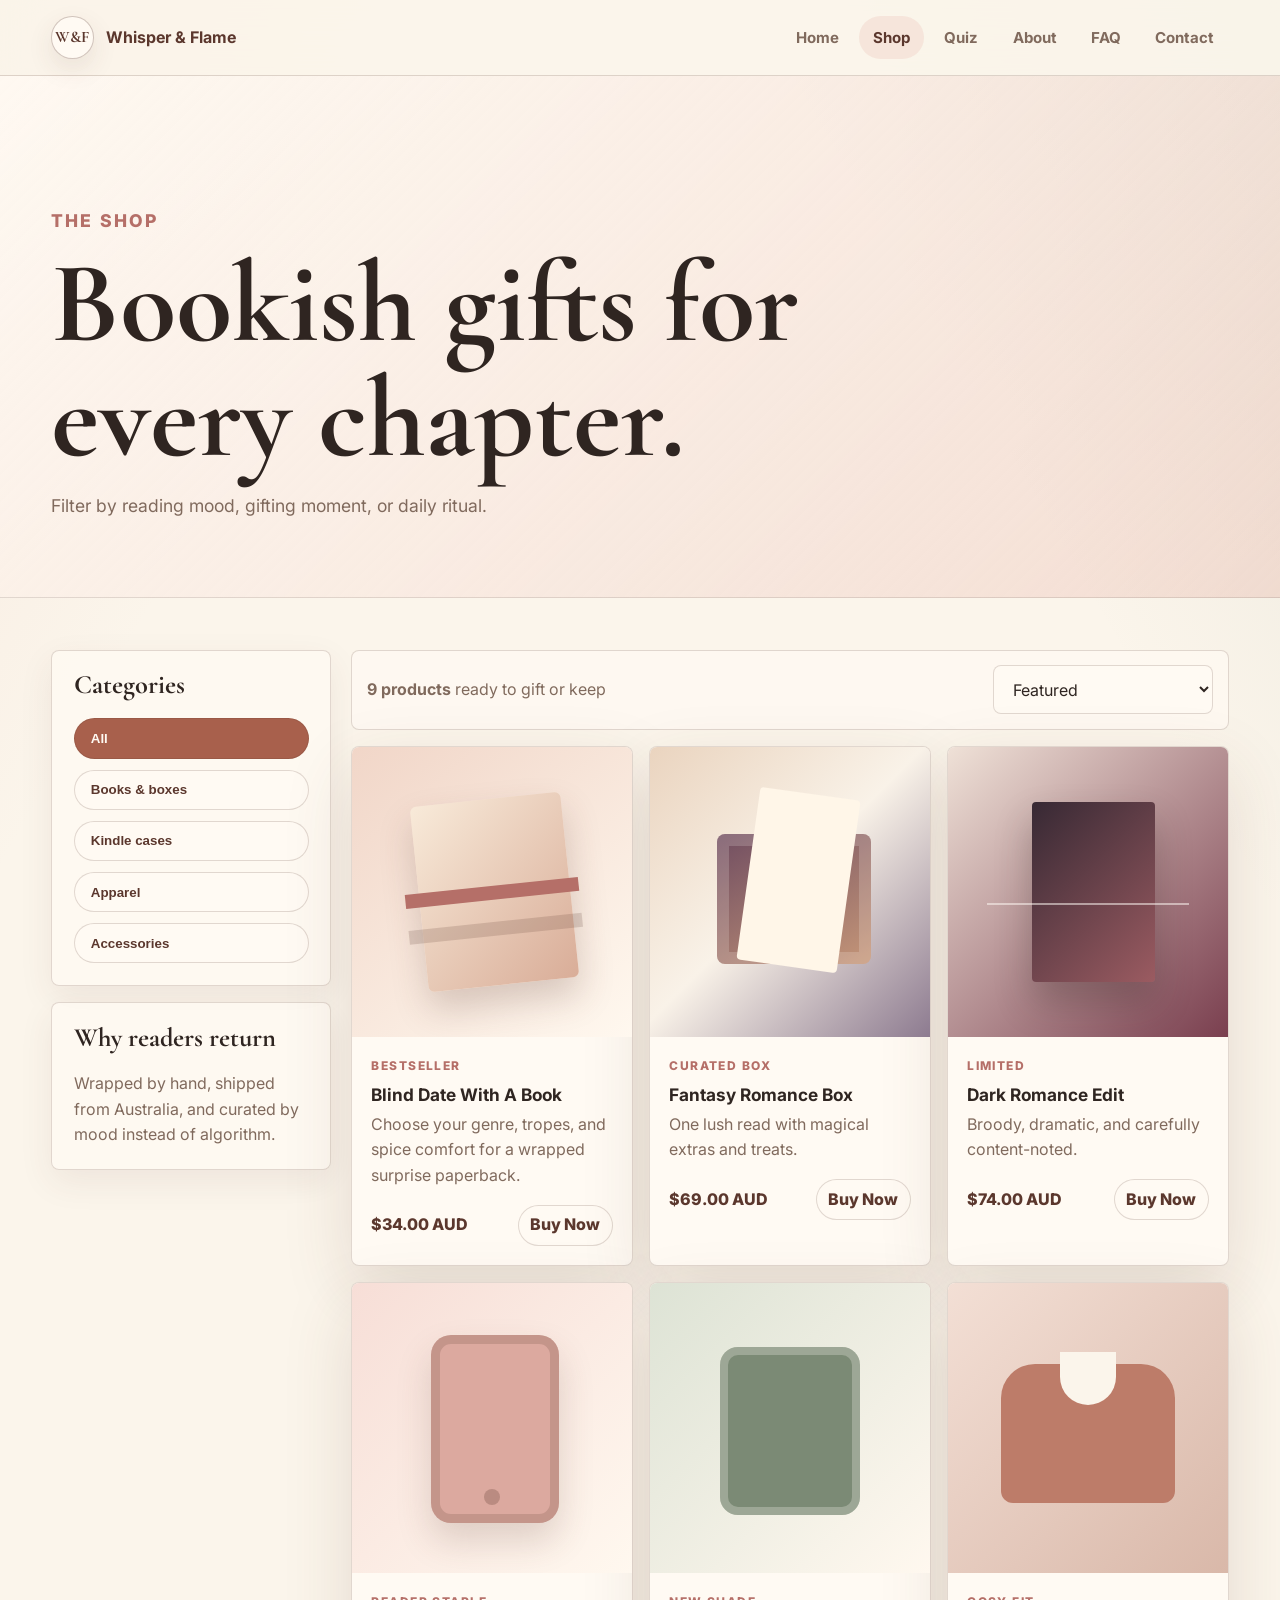
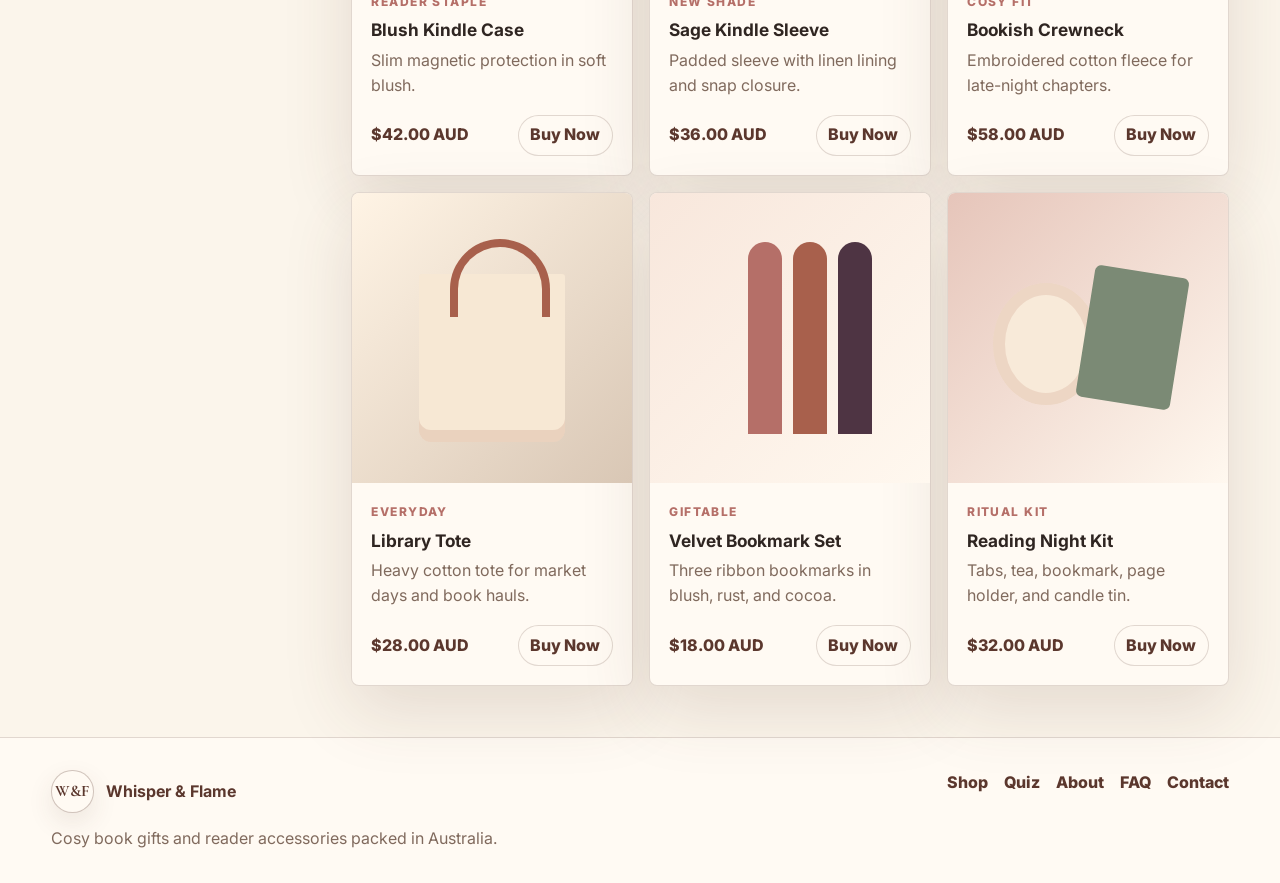
==== shop.html @ 8c94025e "Upload Whisper & Flame website" ====
<!doctype html>
<html lang="en-AU">
  <head>
    <meta charset="utf-8">
    <meta name="viewport" content="width=device-width, initial-scale=1">
    <title>Shop | Whisper & Flame</title>
    <meta name="description" content="Shop Blind Date With A Book packages, curated book boxes, Kindle cases, apparel, bookmarks, and reading accessories.">
    <link rel="preconnect" href="https://fonts.googleapis.com">
    <link rel="preconnect" href="https://fonts.gstatic.com" crossorigin>
    <link href="https://fonts.googleapis.com/css2?family=Cormorant+Garamond:wght@600;700&family=Inter:wght@400;500;600;700&display=swap" rel="stylesheet">
    <link rel="stylesheet" href="assets/styles.css">
  </head>
  <body>
    <header class="site-header">
      <a class="brand" href="index.html"><span class="brand-mark">W&F</span><span>Whisper & Flame</span></a>
      <button class="nav-toggle" type="button" aria-label="Open menu" aria-expanded="false"><span></span><span></span><span></span></button>
      <nav class="site-nav" aria-label="Primary navigation">
        <a href="index.html">Home</a><a href="shop.html" aria-current="page">Shop</a><a href="quiz.html">Quiz</a><a href="about.html">About</a><a href="faq.html">FAQ</a><a href="contact.html">Contact</a>
      </nav>
    </header>

    <main>
      <section class="page-hero compact">
        <p class="eyebrow">The shop</p>
        <h1>Bookish gifts for every chapter.</h1>
        <p>Filter by reading mood, gifting moment, or daily ritual.</p>
      </section>

      <section class="shop-layout">
        <aside class="shop-sidebar" aria-label="Shop filters">
          <div class="filter-card">
            <h2>Categories</h2>
            <button class="filter-button active" data-filter="all" type="button">All</button>
            <button class="filter-button" data-filter="books" type="button">Books & boxes</button>
            <button class="filter-button" data-filter="cases" type="button">Kindle cases</button>
            <button class="filter-button" data-filter="apparel" type="button">Apparel</button>
            <button class="filter-button" data-filter="accessories" type="button">Accessories</button>
          </div>
          <div class="filter-card">
            <h2>Why readers return</h2>
            <p>Wrapped by hand, shipped from Australia, and curated by mood instead of algorithm.</p>
          </div>
        </aside>

        <section class="shop-results">
          <div class="shop-bar">
            <p><strong data-product-count>Products</strong> ready to gift or keep</p>
            <select aria-label="Sort products">
              <option>Featured</option>
              <option>Price: low to high</option>
              <option>Price: high to low</option>
              <option>Best rated</option>
            </select>
          </div>
          <div class="product-grid shop-grid" data-products-grid>
            <p class="empty-state">Loading products...</p>
          </div>
          <p class="empty-state" hidden>No products match that filter yet.</p>
        </section>
      </section>
    </main>

    <footer class="site-footer">
      <div><a class="brand" href="index.html"><span class="brand-mark">W&F</span><span>Whisper & Flame</span></a><p>Cosy book gifts and reader accessories packed in Australia.</p></div>
      <div class="footer-links"><a href="shop.html">Shop</a><a href="quiz.html">Quiz</a><a href="about.html">About</a><a href="faq.html">FAQ</a><a href="contact.html">Contact</a></div>
    </footer>
    <div class="toast" role="status" aria-live="polite"></div>
    <script src="assets/main.js"></script>
  </body>
</html>
---- assets/styles.css ----
:root {
  --cream: #fbf5eb;
  --paper: #fffaf3;
  --blush: #e8b9ad;
  --rose: #b56f68;
  --clay: #a8604c;
  --cocoa: #5b372d;
  --ink: #2f2521;
  --muted: #806a5d;
  --sage: #7b8a75;
  --plum: #4e3443;
  --border: rgba(91, 55, 45, 0.18);
  --shadow: 0 24px 70px rgba(91, 55, 45, 0.14);
  --serif: "Cormorant Garamond", Georgia, serif;
  --sans: "Inter", Arial, sans-serif;
}

* {
  box-sizing: border-box;
}

html {
  scroll-behavior: smooth;
}

body {
  margin: 0;
  color: var(--ink);
  background: var(--cream);
  font-family: var(--sans);
  line-height: 1.6;
}

body::before {
  position: fixed;
  inset: 0;
  z-index: -1;
  pointer-events: none;
  content: "";
  background:
    linear-gradient(120deg, rgba(232, 185, 173, 0.20), transparent 28%),
    linear-gradient(240deg, rgba(123, 138, 117, 0.12), transparent 30%),
    var(--cream);
}

img,
svg {
  max-width: 100%;
}

a {
  color: inherit;
  text-decoration: none;
}

p {
  margin: 0;
  color: var(--muted);
}

h1,
h2,
h3 {
  margin: 0;
  color: var(--ink);
  line-height: 1;
}

h1,
h2 {
  font-family: var(--serif);
  font-weight: 700;
}

h1 {
  max-width: 820px;
  font-size: clamp(3.9rem, 9vw, 8.2rem);
  letter-spacing: 0;
}

h2 {
  font-size: clamp(2.2rem, 4.8vw, 4.4rem);
}

h3 {
  font-size: 1.08rem;
}

.site-header {
  position: sticky;
  top: 0;
  z-index: 20;
  display: flex;
  align-items: center;
  justify-content: space-between;
  gap: 1.5rem;
  padding: 1rem clamp(1rem, 4vw, 4rem);
  border-bottom: 1px solid var(--border);
  background: rgba(251, 245, 235, 0.88);
  backdrop-filter: blur(18px);
}

.brand {
  display: inline-flex;
  align-items: center;
  gap: 0.75rem;
  font-weight: 700;
  color: var(--cocoa);
}

.brand-mark {
  display: grid;
  width: 2.65rem;
  height: 2.65rem;
  place-items: center;
  border: 1px solid rgba(91, 55, 45, 0.28);
  border-radius: 50%;
  background: var(--paper);
  font-family: var(--serif);
  font-size: 1rem;
  box-shadow: 0 10px 26px rgba(91, 55, 45, 0.10);
}

.site-nav {
  display: flex;
  align-items: center;
  gap: 0.35rem;
}

.site-nav a {
  min-height: 2.55rem;
  padding: 0.6rem 0.9rem;
  border-radius: 999px;
  color: var(--muted);
  font-size: 0.94rem;
  font-weight: 700;
}

.site-nav a:hover,
.site-nav a[aria-current="page"] {
  color: var(--cocoa);
  background: rgba(232, 185, 173, 0.25);
}

.nav-toggle {
  display: none;
  width: 2.7rem;
  height: 2.7rem;
  padding: 0;
  border: 1px solid var(--border);
  border-radius: 50%;
  background: var(--paper);
}

.nav-toggle span {
  display: block;
  width: 1.1rem;
  height: 2px;
  margin: 0.25rem auto;
  background: var(--cocoa);
}

.hero {
  position: relative;
  min-height: min(760px, calc(100vh - 40px));
  display: grid;
  align-items: center;
  overflow: hidden;
  padding: clamp(5rem, 10vw, 9rem) clamp(1rem, 4vw, 4rem);
  border-bottom: 1px solid var(--border);
}

.hero-media {
  position: absolute;
  inset: 0;
  background:
    linear-gradient(90deg, rgba(47, 37, 33, 0.74) 0%, rgba(47, 37, 33, 0.42) 43%, rgba(47, 37, 33, 0.10) 100%),
    url("images/whisper-flame-hero.png") center / cover;
  transform: scale(1.02);
}

.hero-content {
  position: relative;
  z-index: 1;
  width: min(720px, 100%);
}

.hero .eyebrow,
.hero h1,
.hero .hero-copy {
  color: var(--paper);
}

.hero-copy {
  max-width: 590px;
  margin-top: 1.2rem;
  font-size: clamp(1.05rem, 2vw, 1.35rem);
}

.hero-actions,
.section-heading.split,
.shop-bar,
.product-meta,
.quantity-row,
.newsletter {
  display: flex;
  align-items: center;
  justify-content: space-between;
  gap: 1rem;
}

.hero-actions {
  justify-content: flex-start;
  flex-wrap: wrap;
  margin-top: 2rem;
}

.button {
  display: inline-flex;
  min-height: 3rem;
  align-items: center;
  justify-content: center;
  padding: 0.78rem 1.2rem;
  border: 1px solid transparent;
  border-radius: 999px;
  font-weight: 800;
  cursor: pointer;
  transition: transform 180ms ease, box-shadow 180ms ease, background 180ms ease;
}

.button:hover {
  transform: translateY(-2px);
}

.button.primary {
  color: var(--paper);
  background: var(--clay);
  box-shadow: 0 14px 26px rgba(168, 96, 76, 0.26);
}

.button.ghost {
  border-color: rgba(255, 250, 243, 0.55);
  color: var(--paper);
  background: rgba(255, 250, 243, 0.12);
}

.purchase-panel .button.ghost,
.newsletter.narrow .button.ghost {
  border-color: var(--border);
  color: var(--cocoa);
  background: var(--paper);
}

.button.full {
  width: 100%;
}

.section {
  padding: clamp(4rem, 8vw, 7rem) clamp(1rem, 4vw, 4rem);
}

.section-heading {
  max-width: 840px;
  margin-bottom: 2rem;
}

.section-heading.split {
  max-width: none;
  align-items: end;
}

.eyebrow,
.product-kicker {
  margin-bottom: 0.65rem;
  color: var(--rose);
  font-size: 0.75rem;
  font-weight: 800;
  letter-spacing: 0.12em;
  text-transform: uppercase;
}

.intro-band {
  background: var(--paper);
}

.feature-grid,
.collection-grid,
.product-grid,
.review-grid,
.story-grid {
  display: grid;
  grid-template-columns: repeat(3, minmax(0, 1fr));
  gap: 1rem;
}

.feature-grid article,
.collection-card,
.review-grid figure,
.story-card,
.filter-card,
.contact-card,
.purchase-panel,
details {
  margin: 0;
  border: 1px solid var(--border);
  border-radius: 8px;
  background: rgba(255, 250, 243, 0.78);
  box-shadow: 0 12px 34px rgba(91, 55, 45, 0.08);
}

.feature-grid article,
.collection-card,
.review-grid figure,
.story-card,
.filter-card,
.contact-card {
  padding: 1.35rem;
}

.feature-icon {
  display: inline-flex;
  width: 2.2rem;
  height: 2.2rem;
  align-items: center;
  justify-content: center;
  margin-bottom: 1.2rem;
  border-radius: 50%;
  color: var(--paper);
  background: var(--plum);
  font-size: 0.78rem;
  font-weight: 800;
}

.feature-grid h3,
.story-card h2,
.contact-card h2,
.filter-card h2 {
  margin-bottom: 0.55rem;
  font-family: var(--serif);
  font-size: 1.65rem;
}

.text-link {
  color: var(--clay);
  font-weight: 800;
  border-bottom: 1px solid currentColor;
}

.collection-card {
  display: grid;
  grid-template-rows: auto 1fr auto;
  gap: 1rem;
}

.collection-visual {
  position: relative;
  min-height: 210px;
  overflow: hidden;
  border: 1px solid var(--border);
  border-radius: 8px;
}

.product-card {
  overflow: hidden;
  border: 1px solid var(--border);
  border-radius: 8px;
  background: var(--paper);
  box-shadow: var(--shadow);
}

.product-visual {
  position: relative;
  display: block;
  min-height: 290px;
  overflow: hidden;
  background: linear-gradient(140deg, #f1d6c8, #fff8ef);
}

.product-visual::before,
.product-visual::after,
.thumb::before,
.thumb::after {
  position: absolute;
  content: "";
}

.blind-date::before {
  width: 54%;
  height: 64%;
  left: 24%;
  top: 18%;
  border-radius: 6px;
  background: linear-gradient(135deg, #f8ead9, #d9ad98);
  box-shadow: 0 18px 35px rgba(91, 55, 45, 0.22);
  transform: rotate(-6deg);
}

.blind-date::after {
  width: 62%;
  height: 14px;
  left: 19%;
  top: 48%;
  background: var(--rose);
  box-shadow: 0 36px 0 rgba(91, 55, 45, 0.18);
  transform: rotate(-6deg);
}

.fantasy-box {
  background: linear-gradient(135deg, #ead4bf, #f9f2e8 48%, #8d7b90);
}

.fantasy-box::before {
  width: 55%;
  height: 45%;
  left: 24%;
  top: 30%;
  border-radius: 8px;
  background: linear-gradient(150deg, #704d61, #c59678);
  box-shadow: inset 0 0 0 12px rgba(255, 250, 243, 0.18);
}

.fantasy-box::after {
  width: 36%;
  height: 60%;
  left: 35%;
  top: 16%;
  border-radius: 4px;
  background: #fff6e8;
  transform: rotate(8deg);
}

.kindle-case {
  background: linear-gradient(135deg, #f7ded7, #fff8ef);
}

.kindle-case::before {
  width: 46%;
  height: 65%;
  left: 28%;
  top: 18%;
  border-radius: 20px;
  background: #dca99f;
  box-shadow: inset 0 0 0 9px rgba(91, 55, 45, 0.18), 0 18px 35px rgba(91, 55, 45, 0.18);
}

.kindle-case::after {
  width: 16px;
  height: 16px;
  left: calc(50% - 8px);
  top: 71%;
  border-radius: 50%;
  background: rgba(91, 55, 45, 0.26);
}

.dark-romance {
  background: linear-gradient(135deg, #efe1d7, #7a3f4f);
}

.dark-romance::before {
  width: 44%;
  height: 62%;
  left: 30%;
  top: 19%;
  border-radius: 4px;
  background: linear-gradient(135deg, #372934, #9b5b61);
  box-shadow: 0 20px 36px rgba(47, 37, 33, 0.28);
}

.dark-romance::after {
  width: 72%;
  height: 2px;
  left: 14%;
  top: 54%;
  background: rgba(255, 250, 243, 0.52);
}

.sage-case {
  background: linear-gradient(135deg, #dde3d5, #fff8ef);
}

.sage-case::before {
  width: 50%;
  height: 58%;
  left: 25%;
  top: 22%;
  border-radius: 18px;
  background: var(--sage);
  box-shadow: inset 0 0 0 8px rgba(255, 250, 243, 0.26);
}

.sweater {
  background: linear-gradient(135deg, #f3dfd5, #d9b8a9);
}

.sweater::before {
  width: 62%;
  height: 48%;
  left: 19%;
  top: 28%;
  border-radius: 34px 34px 12px 12px;
  background: #bd7c69;
}

.sweater::after {
  width: 20%;
  height: 18%;
  left: 40%;
  top: 24%;
  border-radius: 0 0 999px 999px;
  background: var(--cream);
}

.tote {
  background: linear-gradient(135deg, #fff4e5, #d9c7b5);
}

.tote::before {
  width: 52%;
  height: 58%;
  left: 24%;
  top: 28%;
  border-radius: 3px 3px 12px 12px;
  background: #f7e8d4;
  box-shadow: inset 0 -12px 0 rgba(168, 96, 76, 0.16);
}

.tote::after {
  width: 30%;
  height: 24%;
  left: 35%;
  top: 16%;
  border: 8px solid #a8604c;
  border-bottom: 0;
  border-radius: 999px 999px 0 0;
}

.bookmark {
  background: linear-gradient(135deg, #f8e7dc, #fff8ef);
}

.bookmark::before {
  width: 12%;
  height: 66%;
  left: 35%;
  top: 17%;
  border-radius: 999px 999px 6px 6px;
  background: var(--rose);
  box-shadow: 45px 0 0 var(--clay), 90px 0 0 var(--plum);
}

.reading-kit {
  background: linear-gradient(135deg, #e6c5ba, #fff8ef);
}

.reading-kit::before {
  width: 38%;
  height: 42%;
  left: 16%;
  top: 31%;
  border-radius: 50%;
  background: #f8ead9;
  box-shadow: inset 0 0 0 12px rgba(168, 96, 76, 0.14);
}

.reading-kit::after {
  width: 34%;
  height: 46%;
  right: 17%;
  top: 27%;
  border-radius: 6px;
  background: var(--sage);
  transform: rotate(9deg);
}

.product-info {
  padding: 1.2rem;
}

.product-info h3 a:hover {
  color: var(--clay);
}

.product-info p:not(.product-kicker) {
  min-height: 3rem;
  margin-top: 0.55rem;
}

.product-meta {
  margin-top: 1rem;
  color: var(--cocoa);
  font-weight: 800;
}

.mini-cart,
.filter-button {
  border: 1px solid var(--border);
  border-radius: 999px;
  background: var(--paper);
  color: var(--cocoa);
  font-weight: 800;
  cursor: pointer;
}

.mini-cart {
  min-width: 3.2rem;
  padding: 0.42rem 0.72rem;
}

.warm-section {
  background: #ead7c8;
}

.market-layout {
  display: grid;
  grid-template-columns: minmax(0, 0.85fr) minmax(380px, 1.15fr);
  gap: clamp(1.2rem, 4vw, 3rem);
  align-items: start;
}

.market-layout .section-heading {
  margin-bottom: 0;
}

.market-layout .section-heading p:not(.eyebrow) {
  max-width: 520px;
  margin-top: 1rem;
}

.market-list {
  display: grid;
  gap: 0.75rem;
}

.market-list article {
  display: grid;
  grid-template-columns: 5.5rem 1fr;
  gap: 1rem;
  align-items: center;
  padding: 1rem;
  border: 1px solid rgba(91, 55, 45, 0.16);
  border-radius: 8px;
  background: rgba(255, 250, 243, 0.74);
}

.market-list time {
  display: grid;
  min-height: 5rem;
  place-items: center;
  border-radius: 8px;
  color: var(--paper);
  background: var(--plum);
  font-family: var(--serif);
  font-size: 1.55rem;
  font-weight: 700;
  line-height: 1;
  text-align: center;
}

.market-list h3 {
  margin-bottom: 0.35rem;
  font-family: var(--serif);
  font-size: 1.65rem;
}

.market-map-link {
  display: inline-flex;
  width: fit-content;
  margin-top: 0.7rem;
  color: var(--clay);
  font-size: 0.9rem;
  font-weight: 800;
  border-bottom: 1px solid currentColor;
}

.market-loading {
  padding: 1rem;
  border: 1px solid rgba(91, 55, 45, 0.16);
  border-radius: 8px;
  background: rgba(255, 250, 243, 0.74);
}

.bestseller-list {
  display: grid;
  grid-template-columns: repeat(4, minmax(0, 1fr));
  gap: 1px;
  overflow: hidden;
  border: 1px solid rgba(91, 55, 45, 0.16);
  border-radius: 8px;
}

.bestseller-list a {
  display: flex;
  min-height: 9rem;
  flex-direction: column;
  justify-content: space-between;
  padding: 1.2rem;
  background: var(--paper);
  font-weight: 800;
}

.bestseller-list strong {
  color: var(--clay);
}

.review-grid blockquote {
  margin: 0 0 1rem;
  color: var(--ink);
  font-family: var(--serif);
  font-size: 1.45rem;
  line-height: 1.15;
}

.review-grid figcaption {
  color: var(--rose);
  font-weight: 800;
}

.instagram-section {
  background: var(--paper);
}

.instagram-grid {
  display: grid;
  grid-template-columns: 1.2fr 1fr 1fr;
  gap: 0.85rem;
}

.instagram-tile {
  position: relative;
  min-height: 230px;
  overflow: hidden;
  border: 1px solid var(--border);
  border-radius: 8px;
  box-shadow: 0 14px 34px rgba(91, 55, 45, 0.10);
}

.instagram-tile.hero-tile {
  grid-row: span 2;
  min-height: 476px;
  background:
    linear-gradient(180deg, rgba(47, 37, 33, 0.08), rgba(47, 37, 33, 0.58)),
    url("images/whisper-flame-hero.png") center / cover;
}

.instagram-tile span {
  position: absolute;
  left: 0.85rem;
  right: 0.85rem;
  bottom: 0.85rem;
  z-index: 2;
  display: inline-flex;
  width: fit-content;
  max-width: calc(100% - 1.7rem);
  padding: 0.55rem 0.7rem;
  border-radius: 999px;
  color: var(--paper);
  background: rgba(47, 37, 33, 0.68);
  font-size: 0.82rem;
  font-weight: 800;
}

.newsletter {
  margin: clamp(1rem, 4vw, 4rem);
  padding: clamp(1.4rem, 4vw, 3rem);
  border-radius: 8px;
  color: var(--paper);
  background: linear-gradient(135deg, var(--plum), var(--cocoa));
}

.newsletter h2,
.newsletter .eyebrow {
  color: var(--paper);
}

.signup-form {
  display: grid;
  grid-template-columns: minmax(220px, 1fr) auto;
  gap: 0.75rem;
  width: min(520px, 100%);
}

input,
select,
textarea {
  width: 100%;
  min-height: 3rem;
  border: 1px solid var(--border);
  border-radius: 8px;
  padding: 0.8rem 0.9rem;
  color: var(--ink);
  background: var(--paper);
  font: inherit;
}

textarea {
  resize: vertical;
}

.form-note {
  grid-column: 1 / -1;
  min-height: 1.4rem;
  color: inherit;
  font-size: 0.9rem;
}

.sr-only {
  position: absolute;
  width: 1px;
  height: 1px;
  overflow: hidden;
  clip: rect(0, 0, 0, 0);
}

.site-footer {
  display: flex;
  align-items: start;
  justify-content: space-between;
  gap: 2rem;
  padding: 2rem clamp(1rem, 4vw, 4rem);
  border-top: 1px solid var(--border);
  background: var(--paper);
}

.site-footer p {
  margin-top: 0.8rem;
}

.footer-links {
  display: flex;
  flex-wrap: wrap;
  gap: 1rem;
  font-weight: 800;
  color: var(--cocoa);
}

.page-hero {
  padding: clamp(5rem, 9vw, 8rem) clamp(1rem, 4vw, 4rem);
  border-bottom: 1px solid var(--border);
  background: linear-gradient(135deg, rgba(255, 250, 243, 0.9), rgba(232, 185, 173, 0.38));
}

.page-hero.compact {
  padding-bottom: clamp(3rem, 6vw, 5rem);
}

.quiz-hero {
  background:
    linear-gradient(90deg, rgba(47, 37, 33, 0.72), rgba(47, 37, 33, 0.28)),
    url("images/whisper-flame-hero.png") center / cover;
}

.quiz-hero h1,
.quiz-hero p,
.quiz-hero .eyebrow {
  color: var(--paper);
}

.page-hero p {
  max-width: 720px;
  margin-top: 1rem;
  font-size: 1.1rem;
}

.quiz-shell {
  display: grid;
  grid-template-columns: minmax(260px, 0.48fr) minmax(0, 1fr);
  gap: 1.25rem;
  align-items: start;
  padding: clamp(2rem, 4vw, 4rem);
}

.quiz-intro,
.quiz-card,
.quiz-result-card {
  border: 1px solid var(--border);
  border-radius: 8px;
  background: rgba(255, 250, 243, 0.82);
  box-shadow: var(--shadow);
}

.quiz-intro {
  position: sticky;
  top: 5.5rem;
  padding: clamp(1.2rem, 3vw, 2rem);
}

.quiz-intro h2 {
  margin-bottom: 1rem;
  font-size: clamp(2rem, 3.4vw, 3.2rem);
}

.quiz-progress {
  display: grid;
  grid-template-columns: repeat(4, 1fr);
  gap: 0.4rem;
  margin-top: 1.5rem;
}

.quiz-progress span {
  height: 0.38rem;
  border-radius: 999px;
  background: rgba(91, 55, 45, 0.18);
}

.quiz-progress span.active,
.quiz-progress span:nth-child(2) {
  background: var(--clay);
}

.quiz-card {
  display: grid;
  gap: 1rem;
  padding: clamp(1rem, 3vw, 2rem);
}

.quiz-card fieldset {
  display: grid;
  gap: 0.8rem;
  margin: 0;
  padding: 1.1rem;
  border: 1px solid rgba(91, 55, 45, 0.14);
  border-radius: 8px;
  background: rgba(251, 245, 235, 0.58);
}

.quiz-card legend {
  padding: 0 0.45rem;
  color: var(--cocoa);
  font-family: var(--serif);
  font-size: 1.55rem;
  font-weight: 700;
}

.quiz-help {
  font-size: 0.96rem;
}

.option-grid {
  display: grid;
  grid-template-columns: repeat(2, minmax(0, 1fr));
  gap: 0.7rem;
}

.option-grid label {
  display: flex;
  min-height: 3.25rem;
  align-items: center;
  gap: 0.65rem;
  padding: 0.75rem 0.85rem;
  border: 1px solid var(--border);
  border-radius: 8px;
  background: var(--paper);
  color: var(--cocoa);
  font-weight: 800;
}

.option-grid input {
  width: 1rem;
  min-height: auto;
  accent-color: var(--clay);
}

.compact-options {
  grid-template-columns: repeat(4, minmax(0, 1fr));
}

.quiz-text-label {
  display: grid;
  gap: 0.45rem;
  color: var(--cocoa);
  font-weight: 800;
}

.quiz-email-step {
  background: linear-gradient(135deg, rgba(232, 185, 173, 0.28), rgba(255, 250, 243, 0.9));
}

.quiz-message {
  color: var(--rose);
}

.quiz-result-section {
  padding: 0 clamp(1rem, 4vw, 4rem) clamp(4rem, 8vw, 7rem);
}

.quiz-result-card {
  display: grid;
  gap: 1.1rem;
  width: min(920px, 100%);
  margin: 0 auto;
  padding: clamp(1.4rem, 4vw, 3rem);
  background:
    linear-gradient(135deg, rgba(255, 250, 243, 0.92), rgba(232, 185, 173, 0.30)),
    var(--paper);
}

.quiz-result-card h2 {
  font-size: clamp(2.6rem, 5vw, 4.6rem);
}

.result-tags {
  display: flex;
  flex-wrap: wrap;
  gap: 0.5rem;
}

.result-tags span {
  display: inline-flex;
  padding: 0.42rem 0.7rem;
  border-radius: 999px;
  color: var(--paper);
  background: var(--plum);
  font-size: 0.82rem;
  font-weight: 800;
}

.result-details {
  display: grid;
  gap: 0.65rem;
  padding-top: 0.6rem;
  border-top: 1px solid var(--border);
}

.shop-layout,
.product-detail,
.contact-layout {
  display: grid;
  grid-template-columns: 280px minmax(0, 1fr);
  gap: 1.25rem;
  padding: clamp(2rem, 4vw, 4rem);
}

.shop-sidebar {
  display: grid;
  align-content: start;
  gap: 1rem;
}

.filter-card {
  display: grid;
  gap: 0.7rem;
}

.filter-button {
  width: 100%;
  padding: 0.72rem 1rem;
  text-align: left;
}

.filter-button.active,
.filter-button:hover {
  color: var(--paper);
  background: var(--clay);
}

.shop-results {
  min-width: 0;
}

.shop-bar {
  margin-bottom: 1rem;
  padding: 0.9rem;
  border: 1px solid var(--border);
  border-radius: 8px;
  background: rgba(255, 250, 243, 0.72);
}

.shop-bar select {
  max-width: 220px;
}

.shop-grid {
  grid-template-columns: repeat(3, minmax(0, 1fr));
}

.empty-state {
  padding: 2rem;
  text-align: center;
}

.product-detail {
  grid-template-columns: minmax(0, 1.08fr) minmax(360px, 0.92fr);
  align-items: start;
}

.gallery-main {
  min-height: 620px;
  border: 1px solid var(--border);
  border-radius: 8px;
  box-shadow: var(--shadow);
}

.product-photo-main {
  display: grid;
  place-items: center;
  padding: clamp(1rem, 3vw, 2rem);
  background:
    linear-gradient(135deg, rgba(255, 250, 243, 0.84), rgba(232, 185, 173, 0.36)),
    var(--paper);
}

.product-photo-card {
  width: min(520px, 82%);
  min-height: 480px;
  border: 1px solid rgba(91, 55, 45, 0.12);
  border-radius: 8px;
  box-shadow: 0 26px 60px rgba(91, 55, 45, 0.18);
}

.product-photo-main span {
  margin-top: 1rem;
  color: var(--rose);
  font-size: 0.78rem;
  font-weight: 800;
  letter-spacing: 0.12em;
  text-transform: uppercase;
}

.gallery-strip {
  display: grid;
  grid-template-columns: repeat(3, 1fr);
  gap: 0.75rem;
  margin-top: 0.75rem;
}

.thumb {
  position: relative;
  min-height: 112px;
  border: 1px solid var(--border);
  border-radius: 8px;
  background: linear-gradient(135deg, #f8e7dc, #fff8ef);
  cursor: pointer;
  overflow: hidden;
}

.purchase-panel {
  padding: clamp(1.3rem, 3vw, 2rem);
}

.purchase-panel h1 {
  font-size: clamp(3rem, 6vw, 5rem);
}

.rating {
  margin-top: 0.8rem;
}

.price {
  margin: 1.2rem 0;
  color: var(--clay);
  font-size: 1.5rem;
  font-weight: 800;
}

.tag-block {
  display: flex;
  flex-wrap: wrap;
  gap: 0.45rem;
  margin-top: 1rem;
}

.tag-block span {
  display: inline-flex;
  padding: 0.42rem 0.7rem;
  border: 1px solid var(--border);
  border-radius: 999px;
  color: var(--cocoa);
  background: rgba(255, 250, 243, 0.76);
  font-size: 0.8rem;
  font-weight: 800;
}

.trope-tags span {
  color: var(--paper);
  background: var(--plum);
}

.product-form {
  display: grid;
  gap: 0.85rem;
  margin-top: 1.4rem;
}

.product-form label,
.contact-form label {
  display: grid;
  gap: 0.45rem;
  color: var(--cocoa);
  font-weight: 800;
}

.quantity-control {
  display: inline-grid;
  grid-template-columns: 2.8rem 4rem 2.8rem;
  overflow: hidden;
  border: 1px solid var(--border);
  border-radius: 999px;
}

.quantity-control input {
  min-height: 2.75rem;
  border: 0;
  border-radius: 0;
  text-align: center;
}

.quantity-control button {
  border: 0;
  color: var(--cocoa);
  background: var(--paper);
  font-size: 1.1rem;
  font-weight: 800;
  cursor: pointer;
}

.promise-list {
  display: grid;
  gap: 0.6rem;
  margin: 1.3rem 0 0;
  padding: 0;
  color: var(--muted);
  list-style: none;
}

.promise-list li::before {
  display: inline-block;
  width: 0.55rem;
  height: 0.55rem;
  margin-right: 0.5rem;
  border-radius: 50%;
  background: var(--sage);
  content: "";
}

.product-copy {
  display: grid;
  grid-template-columns: 0.8fr 1.2fr;
  gap: 2rem;
  background: var(--paper);
}

.copy-columns {
  display: grid;
  grid-template-columns: 1fr 1fr;
  gap: 1.2rem;
}

.handpicked-section {
  background:
    linear-gradient(90deg, rgba(47, 37, 33, 0.70), rgba(47, 37, 33, 0.18)),
    url("images/whisper-flame-hero.png") center / cover;
}

.handpicked-content {
  width: min(760px, 100%);
}

.handpicked-content h2,
.handpicked-content p,
.handpicked-content .eyebrow {
  color: var(--paper);
}

.handpicked-content p:not(.eyebrow) {
  margin-top: 1rem;
  font-size: 1.08rem;
}

.included-section {
  background: var(--paper);
}

.included-grid {
  display: grid;
  grid-template-columns: repeat(4, minmax(0, 1fr));
  gap: 1rem;
}

.included-grid article {
  padding: 1.2rem;
  border: 1px solid var(--border);
  border-radius: 8px;
  background: rgba(251, 245, 235, 0.66);
}

.included-grid span {
  display: inline-grid;
  width: 2.4rem;
  height: 2.4rem;
  place-items: center;
  margin-bottom: 1rem;
  border-radius: 50%;
  color: var(--paper);
  background: var(--clay);
  font-size: 0.75rem;
  font-weight: 800;
}

.included-grid h3 {
  margin-bottom: 0.5rem;
  font-family: var(--serif);
  font-size: 1.45rem;
}

.product-reviews {
  background: linear-gradient(135deg, rgba(232, 185, 173, 0.22), rgba(255, 250, 243, 0.78));
}

.story-hero {
  background:
    linear-gradient(90deg, rgba(47, 37, 33, 0.70), rgba(47, 37, 33, 0.28)),
    url("images/whisper-flame-hero.png") center / cover;
}

.story-hero h1,
.story-hero p,
.story-hero .eyebrow {
  color: var(--paper);
}

.founder-story {
  display: grid;
  grid-template-columns: minmax(0, 0.9fr) minmax(0, 1.1fr);
  gap: clamp(1.5rem, 5vw, 4rem);
  align-items: start;
  background: var(--paper);
}

.founder-copy h2 {
  max-width: 720px;
}

.founder-note {
  display: grid;
  gap: 1rem;
  padding: clamp(1.2rem, 3vw, 2rem);
  border: 1px solid var(--border);
  border-radius: 8px;
  background: rgba(251, 245, 235, 0.76);
  box-shadow: 0 14px 34px rgba(91, 55, 45, 0.08);
}

.story-grid {
  grid-template-columns: 1fr 1fr;
}

.story-card {
  min-height: 280px;
}

.story-card.accent {
  background: var(--plum);
}

.story-card.accent h2,
.story-card.accent p {
  color: var(--paper);
}

.values {
  background: var(--paper);
}

.about-closing {
  display: grid;
  grid-template-columns: minmax(0, 0.8fr) minmax(0, 1fr) auto;
  gap: clamp(1rem, 4vw, 2rem);
  align-items: center;
  background: #ead7c8;
}

.about-closing .button {
  white-space: nowrap;
}

.faq-list {
  display: grid;
  gap: 0.85rem;
  width: min(920px, calc(100% - 2rem));
  margin: 2rem auto 4rem;
}

details {
  padding: 1rem 1.2rem;
}

summary {
  color: var(--cocoa);
  font-weight: 800;
  cursor: pointer;
}

details p {
  margin-top: 0.8rem;
}

.newsletter.narrow {
  width: min(920px, calc(100% - 2rem));
  margin-inline: auto;
}

.contact-layout {
  grid-template-columns: minmax(0, 1fr) 360px;
  align-items: start;
}

.contact-form {
  display: grid;
  gap: 1rem;
  padding: clamp(1rem, 3vw, 2rem);
  border: 1px solid var(--border);
  border-radius: 8px;
  background: rgba(255, 250, 243, 0.82);
  box-shadow: var(--shadow);
}

.field-pair {
  display: grid;
  grid-template-columns: 1fr 1fr;
  gap: 1rem;
}

.contact-card {
  position: sticky;
  top: 5.5rem;
}

.contact-card h3 {
  margin-bottom: 0.5rem;
}

.contact-card p + p {
  margin-top: 0.75rem;
}

.mini-divider {
  height: 1px;
  margin: 1.2rem 0;
  background: var(--border);
}

.toast {
  position: fixed;
  right: 1rem;
  bottom: 1rem;
  z-index: 30;
  padding: 0.85rem 1rem;
  border-radius: 8px;
  color: var(--paper);
  background: var(--cocoa);
  box-shadow: var(--shadow);
  opacity: 0;
  transform: translateY(1rem);
  transition: 180ms ease;
}

.toast.show {
  opacity: 1;
  transform: translateY(0);
}

@media (max-width: 1050px) {
  .shop-layout,
  .product-detail,
  .contact-layout,
  .product-copy,
  .market-layout,
  .quiz-shell,
  .founder-story,
  .about-closing {
    grid-template-columns: 1fr;
  }

  .quiz-intro {
    position: static;
  }

  .compact-options {
    grid-template-columns: repeat(2, minmax(0, 1fr));
  }

  .shop-sidebar {
    grid-template-columns: 1fr 1fr;
  }

  .shop-grid,
  .product-grid,
  .included-grid {
    grid-template-columns: repeat(2, minmax(0, 1fr));
  }

  .gallery-main {
    min-height: 480px;
  }

  .product-photo-card {
    min-height: 390px;
  }

  .contact-card {
    position: static;
  }
}

@media (max-width: 760px) {
  h1 {
    font-size: clamp(3.1rem, 17vw, 4.5rem);
  }

  .site-header {
    align-items: start;
  }

  .nav-toggle {
    display: block;
    flex: 0 0 auto;
  }

  .site-nav {
    position: absolute;
    left: 1rem;
    right: 1rem;
    top: 4.75rem;
    display: none;
    flex-direction: column;
    align-items: stretch;
    padding: 0.7rem;
    border: 1px solid var(--border);
    border-radius: 8px;
    background: var(--paper);
    box-shadow: var(--shadow);
  }

  .site-nav.open {
    display: flex;
  }

  .site-nav a {
    border-radius: 8px;
  }

  .hero {
    min-height: 680px;
    align-items: end;
  }

  .hero-media {
    background:
      linear-gradient(180deg, rgba(47, 37, 33, 0.12), rgba(47, 37, 33, 0.80) 70%),
      url("images/whisper-flame-hero.png") center / cover;
  }

  .section-heading.split,
  .newsletter,
  .site-footer,
  .shop-bar,
  .quantity-row {
    align-items: stretch;
    flex-direction: column;
  }

  .feature-grid,
  .collection-grid,
  .product-grid,
  .review-grid,
  .story-grid,
  .shop-grid,
  .shop-sidebar,
  .copy-columns,
  .field-pair,
  .bestseller-list,
  .instagram-grid,
  .option-grid,
  .compact-options,
  .included-grid {
    grid-template-columns: 1fr;
  }

  .instagram-tile.hero-tile {
    grid-row: auto;
    min-height: 290px;
  }

  .market-list article {
    grid-template-columns: 1fr;
  }

  .signup-form {
    grid-template-columns: 1fr;
  }

  .page-hero,
  .section,
  .shop-layout,
  .product-detail,
  .contact-layout,
  .quiz-shell {
    padding-left: 1rem;
    padding-right: 1rem;
  }

  .gallery-main {
    min-height: 360px;
  }

  .product-photo-card {
    width: 100%;
    min-height: 310px;
  }

  .product-visual {
    min-height: 250px;
  }

  .shop-bar select {
    max-width: none;
  }
}

@media (max-width: 430px) {
  .brand {
    gap: 0.55rem;
    font-size: 0.95rem;
  }

  .brand-mark {
    width: 2.35rem;
    height: 2.35rem;
  }

  .hero-actions .button,
  .newsletter .button {
    width: 100%;
  }

  .gallery-strip {
    grid-template-columns: 1fr;
  }
}
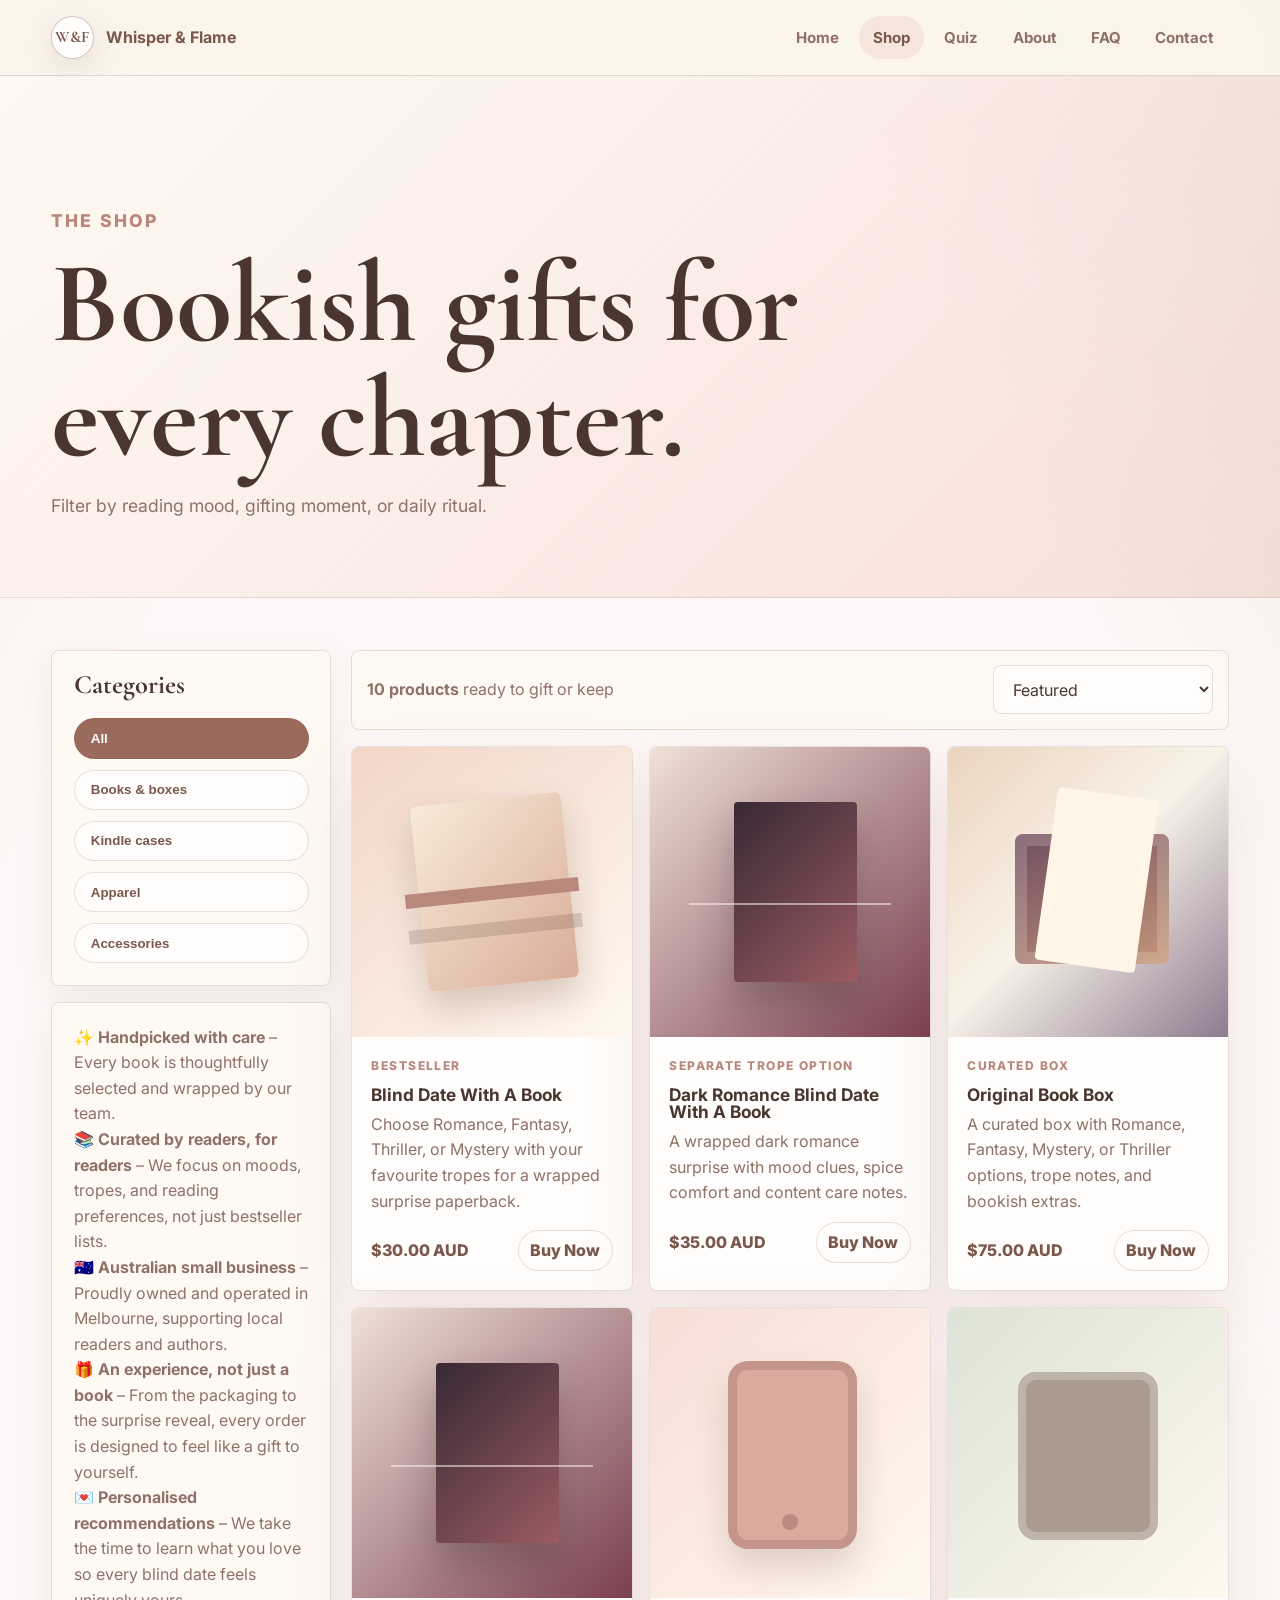
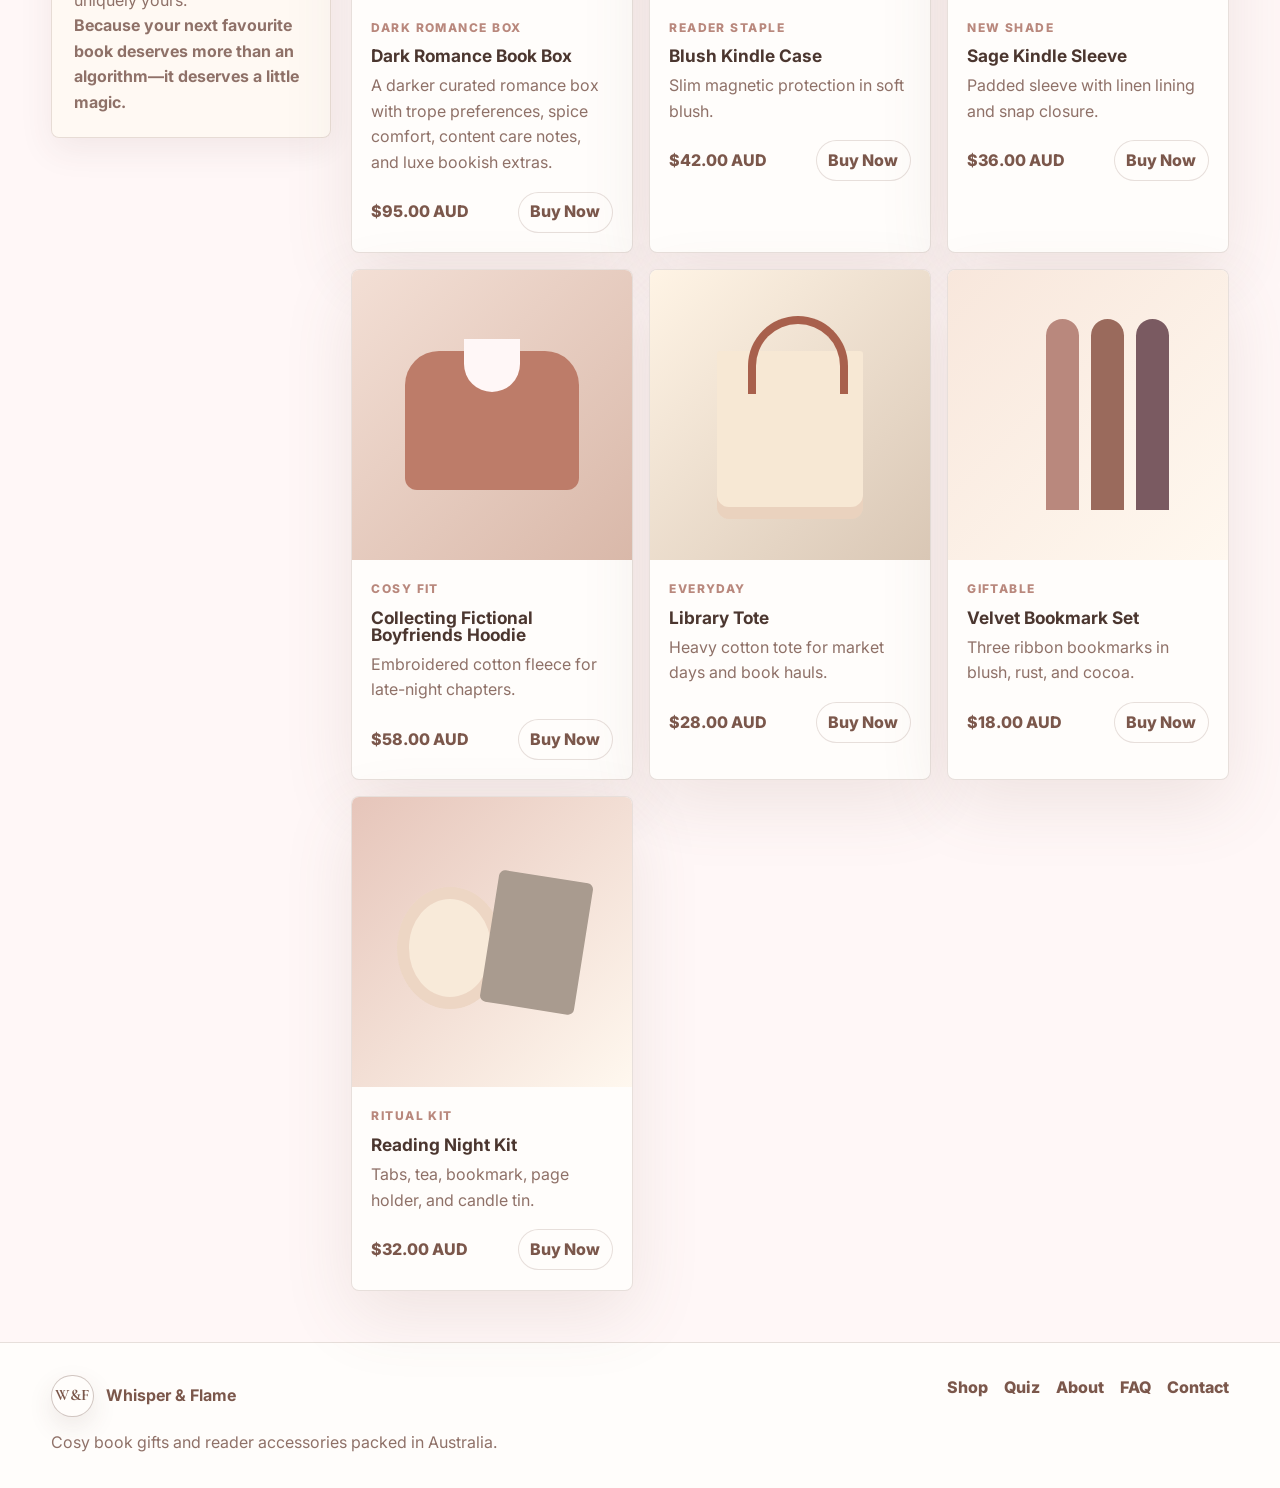
==== commit c29155d4: "new changes to shop" ====
--- a/shop.html
+++ b/shop.html
@@ -37,8 +37,14 @@
             <button class="filter-button" data-filter="accessories" type="button">Accessories</button>
           </div>
           <div class="filter-card">
-            <h2>Why readers return</h2>
-            <p>Wrapped by hand, shipped from Australia, and curated by mood instead of algorithm.</p>
+            <div class="reader-return-copy">
+              <p>✨ <strong>Handpicked with care</strong> – Every book is thoughtfully selected and wrapped by our team.</p>
+              <p>📚 <strong>Curated by readers, for readers</strong> – We focus on moods, tropes, and reading preferences, not just bestseller lists.</p>
+              <p>🇦🇺 <strong>Australian small business</strong> – Proudly owned and operated in Melbourne, supporting local readers and authors.</p>
+              <p>🎁 <strong>An experience, not just a book</strong> – From the packaging to the surprise reveal, every order is designed to feel like a gift to yourself.</p>
+              <p>💌 <strong>Personalised recommendations</strong> – We take the time to learn what you love so every blind date feels uniquely yours.</p>
+              <p><strong>Because your next favourite book deserves more than an algorithm—it deserves a little magic.</strong></p>
+            </div>
           </div>
         </aside>
 
--- a/assets/styles.css
+++ b/assets/styles.css
@@ -1,16 +1,16 @@
 :root {
-  --cream: #fbf5eb;
-  --paper: #fffaf3;
-  --blush: #e8b9ad;
-  --rose: #b56f68;
-  --clay: #a8604c;
-  --cocoa: #5b372d;
-  --ink: #2f2521;
-  --muted: #806a5d;
-  --sage: #7b8a75;
-  --plum: #4e3443;
-  --border: rgba(91, 55, 45, 0.18);
-  --shadow: 0 24px 70px rgba(91, 55, 45, 0.14);
+  --cream: #fff7f7;
+  --paper: #fffdfb;
+  --blush: #f8dadd;
+  --rose: #b9887d;
+  --clay: #9a6a5c;
+  --cocoa: #7b574b;
+  --ink: #4b362f;
+  --muted: #8f7168;
+  --sage: #a99b8f;
+  --plum: #7a5a61;
+  --border: rgba(123, 87, 75, 0.18);
+  --shadow: 0 24px 70px rgba(123, 87, 75, 0.12);
   --serif: "Cormorant Garamond", Georgia, serif;
   --sans: "Inter", Arial, sans-serif;
 }
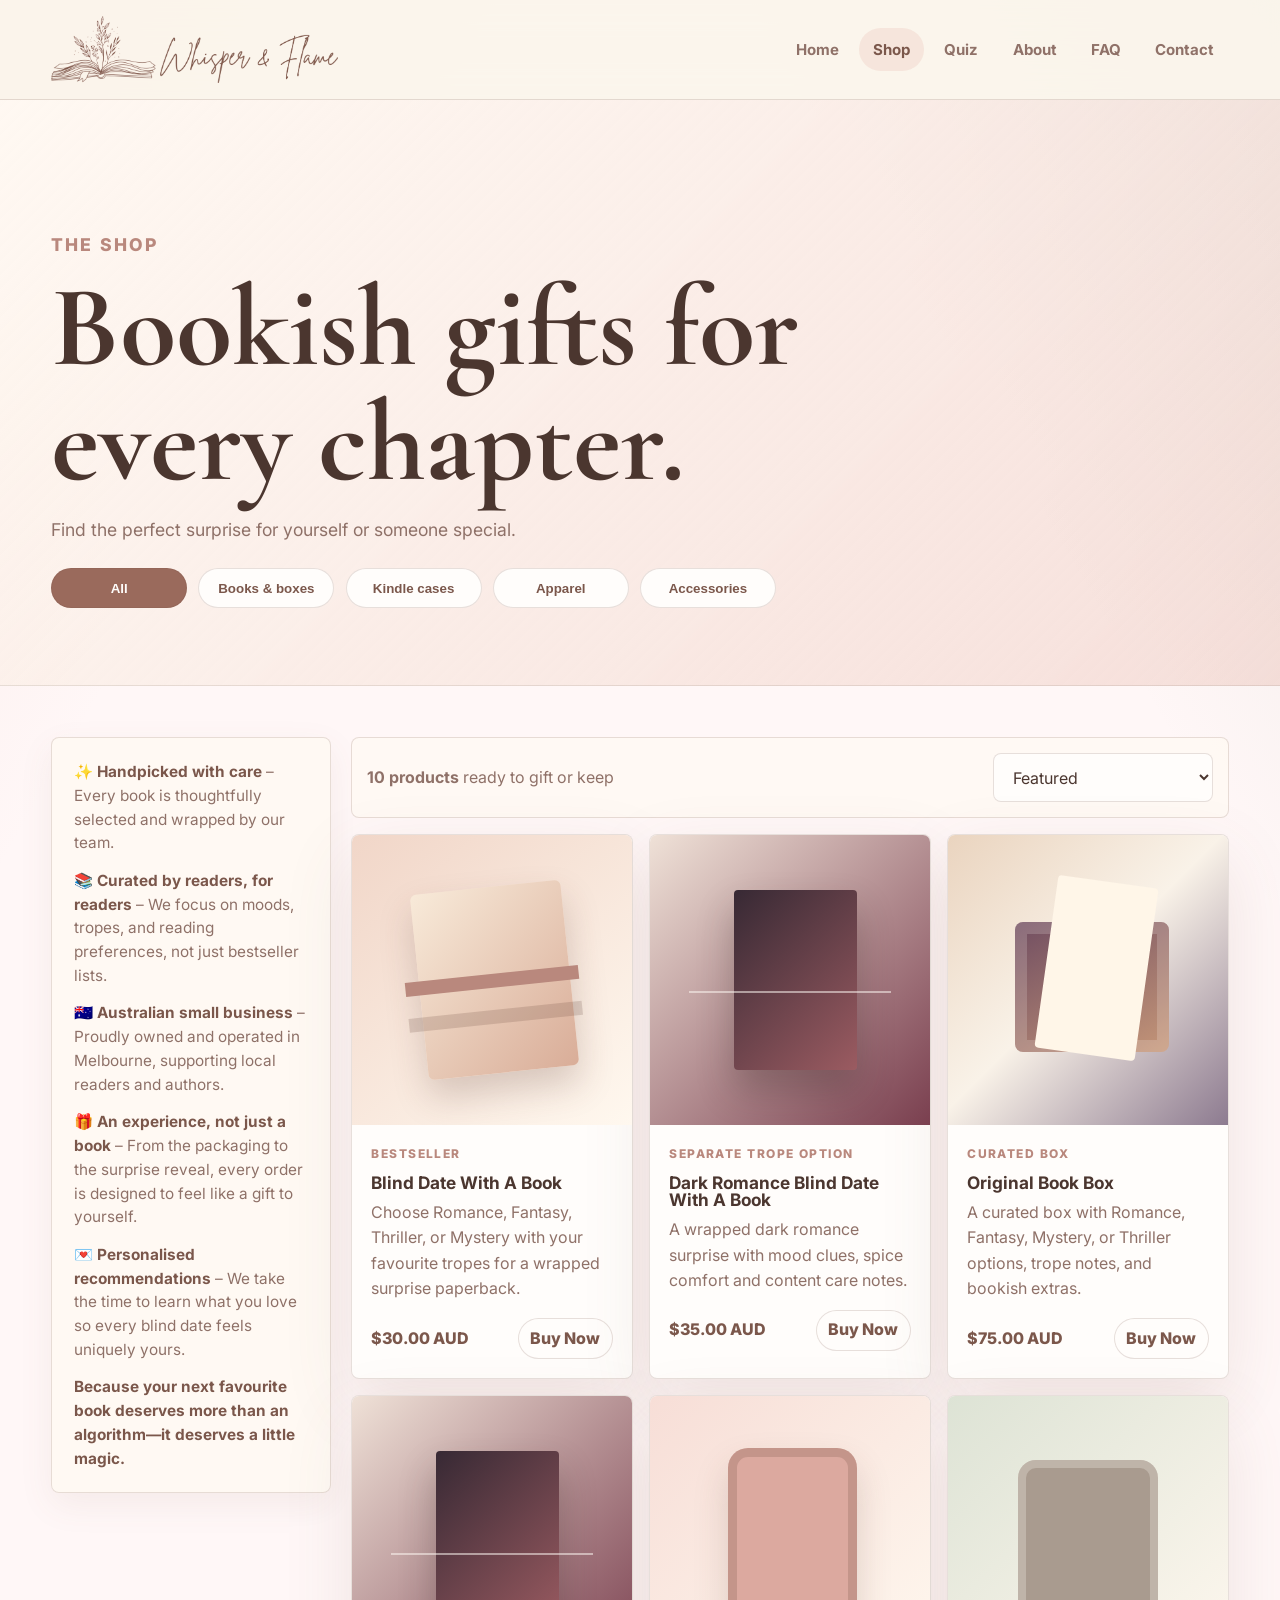
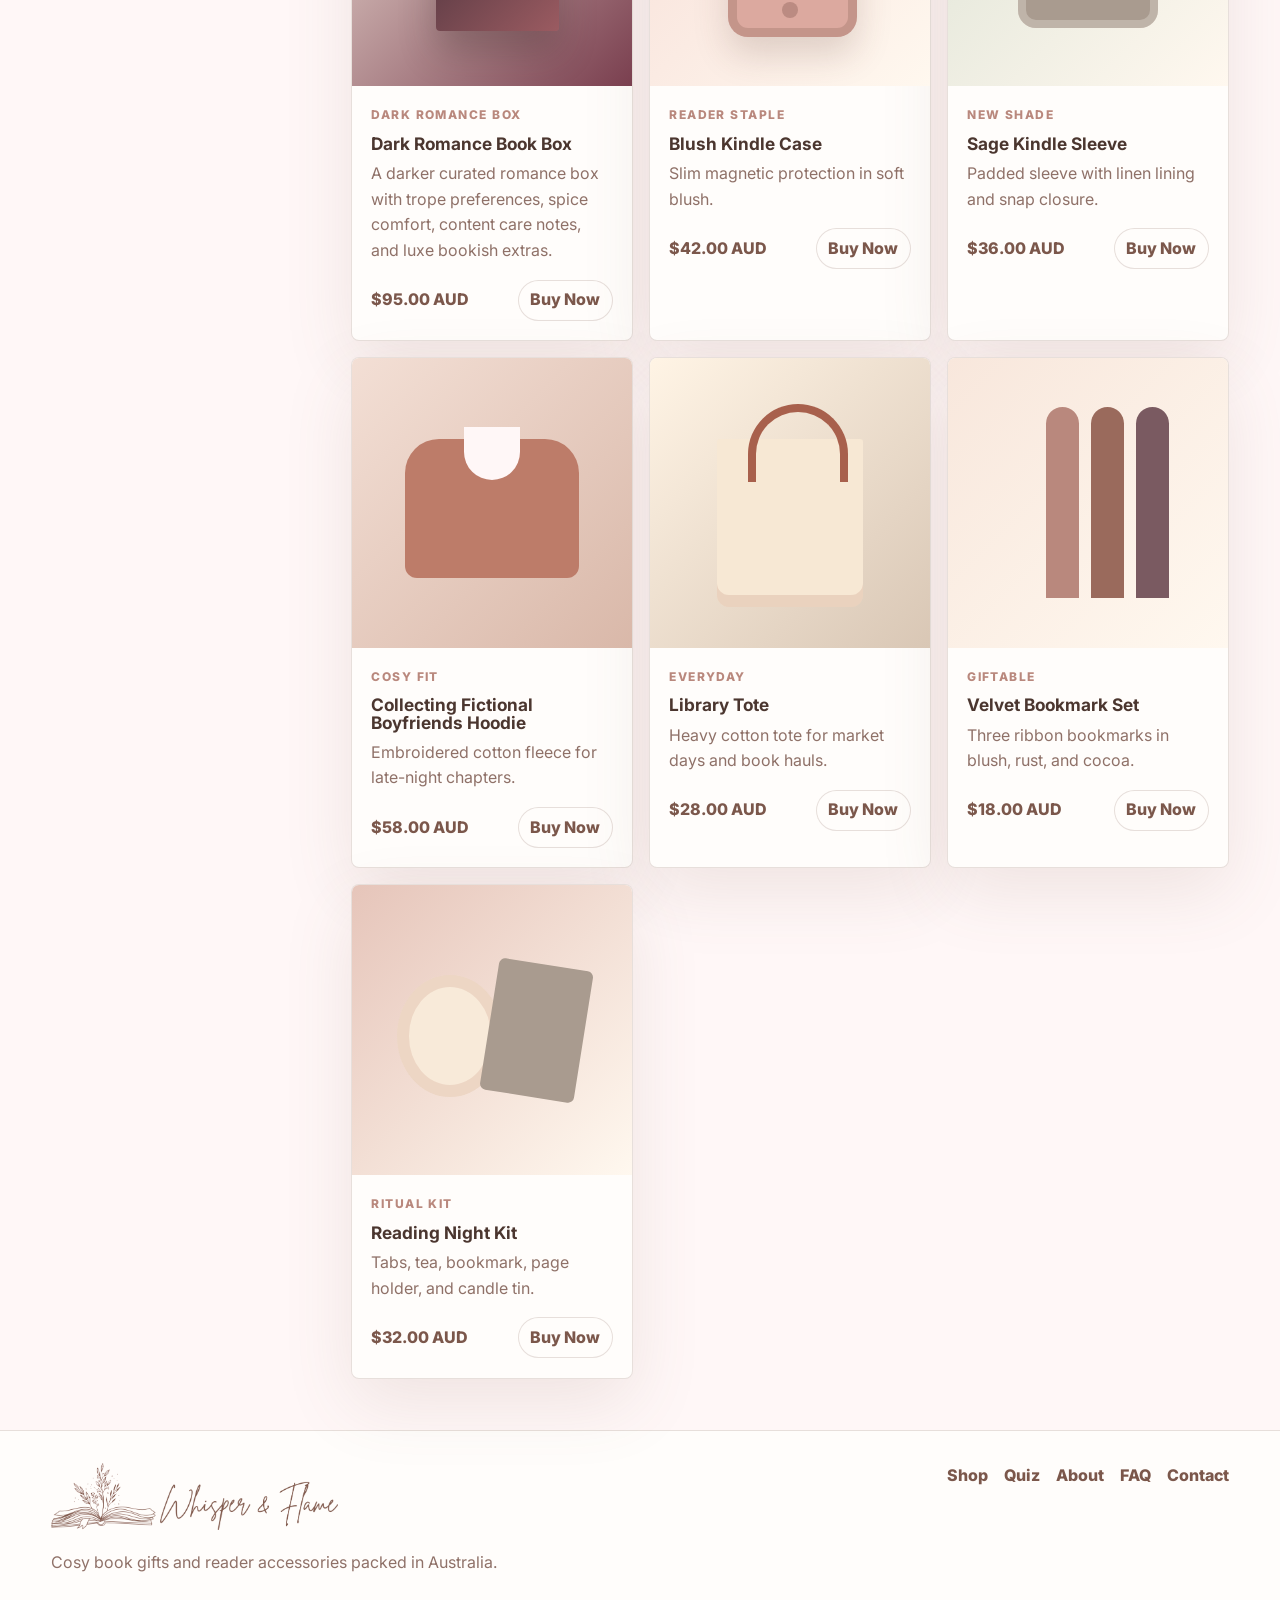
==== commit 79cff9c6: "Add files via upload" ====
--- a/shop.html
+++ b/shop.html
@@ -23,19 +23,18 @@
       <section class="page-hero compact">
         <p class="eyebrow">The shop</p>
         <h1>Bookish gifts for every chapter.</h1>
-        <p>Filter by reading mood, gifting moment, or daily ritual.</p>
+        <p>Find the perfect surprise for yourself or someone special.</p>
+        <div class="shop-category-row" aria-label="Shop categories">
+          <button class="filter-button active" data-filter="all" type="button">All</button>
+          <button class="filter-button" data-filter="books" type="button">Books & boxes</button>
+          <button class="filter-button" data-filter="cases" type="button">Kindle cases</button>
+          <button class="filter-button" data-filter="apparel" type="button">Apparel</button>
+          <button class="filter-button" data-filter="accessories" type="button">Accessories</button>
+        </div>
       </section>
 
       <section class="shop-layout">
-        <aside class="shop-sidebar" aria-label="Shop filters">
-          <div class="filter-card">
-            <h2>Categories</h2>
-            <button class="filter-button active" data-filter="all" type="button">All</button>
-            <button class="filter-button" data-filter="books" type="button">Books & boxes</button>
-            <button class="filter-button" data-filter="cases" type="button">Kindle cases</button>
-            <button class="filter-button" data-filter="apparel" type="button">Apparel</button>
-            <button class="filter-button" data-filter="accessories" type="button">Accessories</button>
-          </div>
+        <aside class="shop-sidebar" aria-label="Why readers return">
           <div class="filter-card">
             <div class="reader-return-copy">
               <p>✨ <strong>Handpicked with care</strong> – Every book is thoughtfully selected and wrapped by our team.</p>
--- a/assets/styles.css
+++ b/assets/styles.css
@@ -103,22 +103,34 @@
 .brand {
   display: inline-flex;
   align-items: center;
-  gap: 0.75rem;
+  width: min(23rem, 50vw);
+  height: 4.2rem;
+  gap: 0;
+  overflow: hidden;
+  background: url("images/whisper-flame-header-logo-transparent.png") left center / contain no-repeat;
   font-weight: 700;
   color: var(--cocoa);
 }
 
+.brand > span {
+  position: absolute;
+  width: 1px;
+  height: 1px;
+  overflow: hidden;
+  clip: rect(0, 0, 0, 0);
+}
+
 .brand-mark {
   display: grid;
-  width: 2.65rem;
-  height: 2.65rem;
+  width: 3rem;
+  height: 3rem;
   place-items: center;
-  border: 1px solid rgba(91, 55, 45, 0.28);
+  border: 1px solid rgba(123, 87, 75, 0.28);
   border-radius: 50%;
-  background: var(--paper);
+  background: var(--paper) url("images/whisper-flame-logo.png") center / 130% auto no-repeat;
   font-family: var(--serif);
-  font-size: 1rem;
-  box-shadow: 0 10px 26px rgba(91, 55, 45, 0.10);
+  font-size: 0;
+  box-shadow: 0 10px 26px rgba(123, 87, 75, 0.10);
 }
 
 .site-nav {
@@ -175,7 +187,7 @@
   inset: 0;
   background:
     linear-gradient(90deg, rgba(47, 37, 33, 0.74) 0%, rgba(47, 37, 33, 0.42) 43%, rgba(47, 37, 33, 0.10) 100%),
-    url("images/whisper-flame-hero.png") center / cover;
+    url("images/banner-whisper-flame.png") center / cover;
   transform: scale(1.02);
 }
 
@@ -235,7 +247,7 @@
 .button.primary {
   color: var(--paper);
   background: var(--clay);
-  box-shadow: 0 14px 26px rgba(168, 96, 76, 0.26);
+  box-shadow: 0 14px 26px rgba(154, 106, 92, 0.24);
 }
 
 .button.ghost {
@@ -305,7 +317,7 @@
   border: 1px solid var(--border);
   border-radius: 8px;
   background: rgba(255, 250, 243, 0.78);
-  box-shadow: 0 12px 34px rgba(91, 55, 45, 0.08);
+  box-shadow: 0 12px 34px rgba(123, 87, 75, 0.08);
 }
 
 .feature-grid article,
@@ -360,6 +372,22 @@
   border-radius: 8px;
 }
 
+.collection-photo {
+  background-position: center;
+  background-size: cover;
+  background-repeat: no-repeat;
+}
+
+.blind-date-photo {
+  background-image: url("images/blind-date-packages.png");
+  background-position: center 38%;
+}
+
+.book-boxes-photo {
+  background-image: url("images/curated-book-boxes.png");
+  background-position: center 45%;
+}
+
 .product-card {
   overflow: hidden;
   border: 1px solid var(--border);
@@ -607,7 +635,7 @@
 }
 
 .warm-section {
-  background: #ead7c8;
+  background: #f7e1e4;
 }
 
 .market-layout {
@@ -637,7 +665,7 @@
   gap: 1rem;
   align-items: center;
   padding: 1rem;
-  border: 1px solid rgba(91, 55, 45, 0.16);
+  border: 1px solid rgba(123, 87, 75, 0.16);
   border-radius: 8px;
   background: rgba(255, 250, 243, 0.74);
 }
@@ -674,7 +702,7 @@
 
 .market-loading {
   padding: 1rem;
-  border: 1px solid rgba(91, 55, 45, 0.16);
+  border: 1px solid rgba(123, 87, 75, 0.16);
   border-radius: 8px;
   background: rgba(255, 250, 243, 0.74);
 }
@@ -684,7 +712,7 @@
   grid-template-columns: repeat(4, minmax(0, 1fr));
   gap: 1px;
   overflow: hidden;
-  border: 1px solid rgba(91, 55, 45, 0.16);
+  border: 1px solid rgba(123, 87, 75, 0.16);
   border-radius: 8px;
 }
 
@@ -731,7 +759,7 @@
   overflow: hidden;
   border: 1px solid var(--border);
   border-radius: 8px;
-  box-shadow: 0 14px 34px rgba(91, 55, 45, 0.10);
+  box-shadow: 0 14px 34px rgba(123, 87, 75, 0.10);
 }
 
 .instagram-tile.hero-tile {
@@ -861,6 +889,20 @@
   font-size: 1.1rem;
 }
 
+.shop-category-row {
+  display: flex;
+  flex-wrap: wrap;
+  gap: 0.7rem;
+  max-width: 980px;
+  margin-top: 1.5rem;
+}
+
+.shop-category-row .filter-button {
+  width: auto;
+  min-width: 8.5rem;
+  text-align: center;
+}
+
 .quiz-shell {
   display: grid;
   grid-template-columns: minmax(260px, 0.48fr) minmax(0, 1fr);
@@ -899,7 +941,7 @@
 .quiz-progress span {
   height: 0.38rem;
   border-radius: 999px;
-  background: rgba(91, 55, 45, 0.18);
+  background: rgba(123, 87, 75, 0.18);
 }
 
 .quiz-progress span.active,
@@ -918,7 +960,7 @@
   gap: 0.8rem;
   margin: 0;
   padding: 1.1rem;
-  border: 1px solid rgba(91, 55, 45, 0.14);
+  border: 1px solid rgba(123, 87, 75, 0.14);
   border-radius: 8px;
   background: rgba(251, 245, 235, 0.58);
 }
@@ -1041,6 +1083,22 @@
   gap: 0.7rem;
 }
 
+.reader-return-copy {
+  display: grid;
+  gap: 0.85rem;
+  align-content: start;
+}
+
+.reader-return-copy p {
+  color: var(--muted);
+  font-size: 0.96rem;
+  line-height: 1.55;
+}
+
+.reader-return-copy strong {
+  color: var(--cocoa);
+}
+
 .filter-button {
   width: 100%;
   padding: 0.72rem 1rem;
@@ -1102,9 +1160,9 @@
 .product-photo-card {
   width: min(520px, 82%);
   min-height: 480px;
-  border: 1px solid rgba(91, 55, 45, 0.12);
-  border-radius: 8px;
-  box-shadow: 0 26px 60px rgba(91, 55, 45, 0.18);
+  border: 1px solid rgba(123, 87, 75, 0.12);
+  border-radius: 8px;
+  box-shadow: 0 26px 60px rgba(123, 87, 75, 0.16);
 }
 
 .product-photo-main span {
@@ -1187,6 +1245,29 @@
   gap: 0.45rem;
   color: var(--cocoa);
   font-weight: 800;
+}
+
+.product-option-grid {
+  display: grid;
+  grid-template-columns: repeat(2, minmax(0, 1fr));
+  gap: 0.55rem;
+}
+
+.product-option-grid label {
+  display: flex;
+  min-height: 3rem;
+  align-items: center;
+  gap: 0.55rem;
+  padding: 0.65rem 0.75rem;
+  border: 1px solid var(--border);
+  border-radius: 8px;
+  background: var(--paper);
+}
+
+.product-option-grid input {
+  width: 1rem;
+  min-height: auto;
+  accent-color: var(--clay);
 }
 
 .quantity-control {
@@ -1337,7 +1418,7 @@
   border: 1px solid var(--border);
   border-radius: 8px;
   background: rgba(251, 245, 235, 0.76);
-  box-shadow: 0 14px 34px rgba(91, 55, 45, 0.08);
+  box-shadow: 0 14px 34px rgba(123, 87, 75, 0.08);
 }
 
 .story-grid {
@@ -1366,7 +1447,7 @@
   grid-template-columns: minmax(0, 0.8fr) minmax(0, 1fr) auto;
   gap: clamp(1rem, 4vw, 2rem);
   align-items: center;
-  background: #ead7c8;
+  background: #f7e1e4;
 }
 
 .about-closing .button {
@@ -1547,7 +1628,7 @@
   .hero-media {
     background:
       linear-gradient(180deg, rgba(47, 37, 33, 0.12), rgba(47, 37, 33, 0.80) 70%),
-      url("images/whisper-flame-hero.png") center / cover;
+      url("images/banner-whisper-flame.png") center / cover;
   }
 
   .section-heading.split,
@@ -1572,6 +1653,7 @@
   .instagram-grid,
   .option-grid,
   .compact-options,
+  .product-option-grid,
   .included-grid {
     grid-template-columns: 1fr;
   }
@@ -1619,13 +1701,13 @@
 
 @media (max-width: 430px) {
   .brand {
-    gap: 0.55rem;
-    font-size: 0.95rem;
+    width: min(16rem, 62vw);
+    height: 3.4rem;
   }
 
   .brand-mark {
-    width: 2.35rem;
-    height: 2.35rem;
+    width: 2.6rem;
+    height: 2.6rem;
   }
 
   .hero-actions .button,
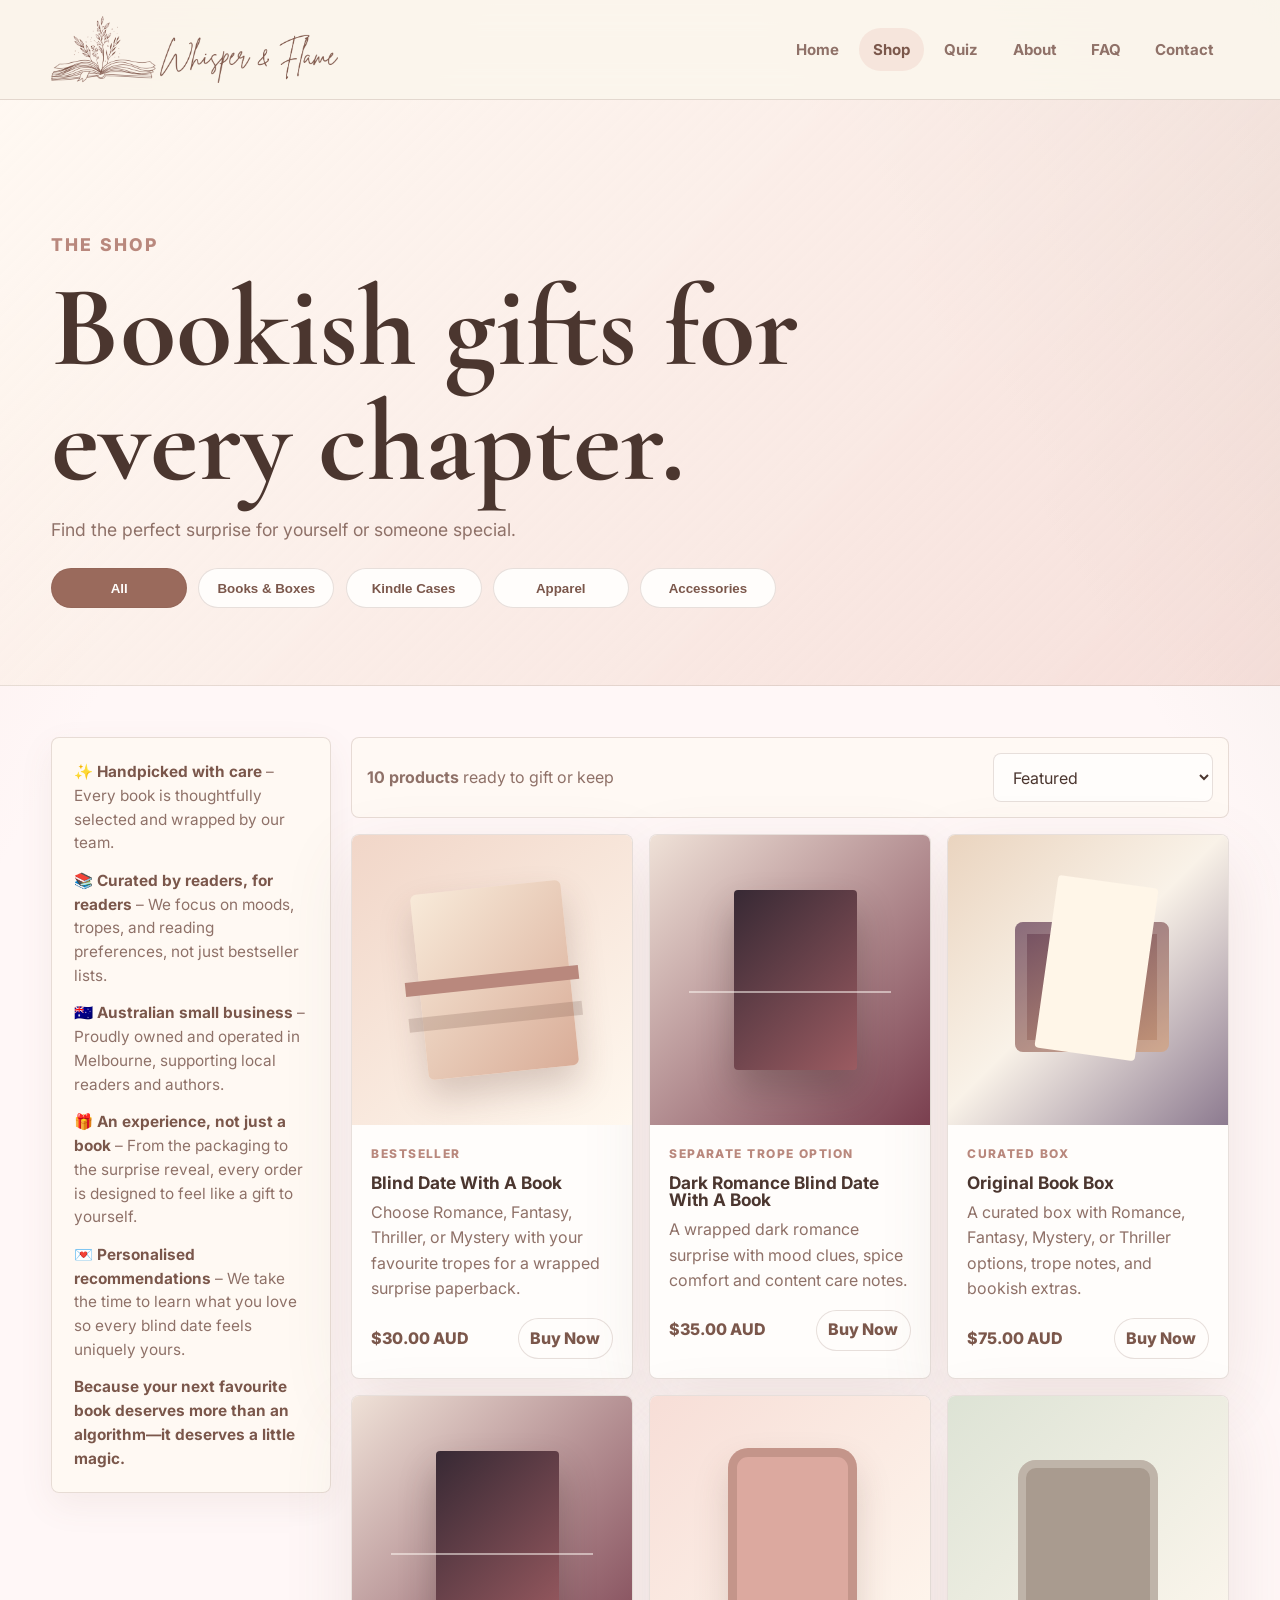
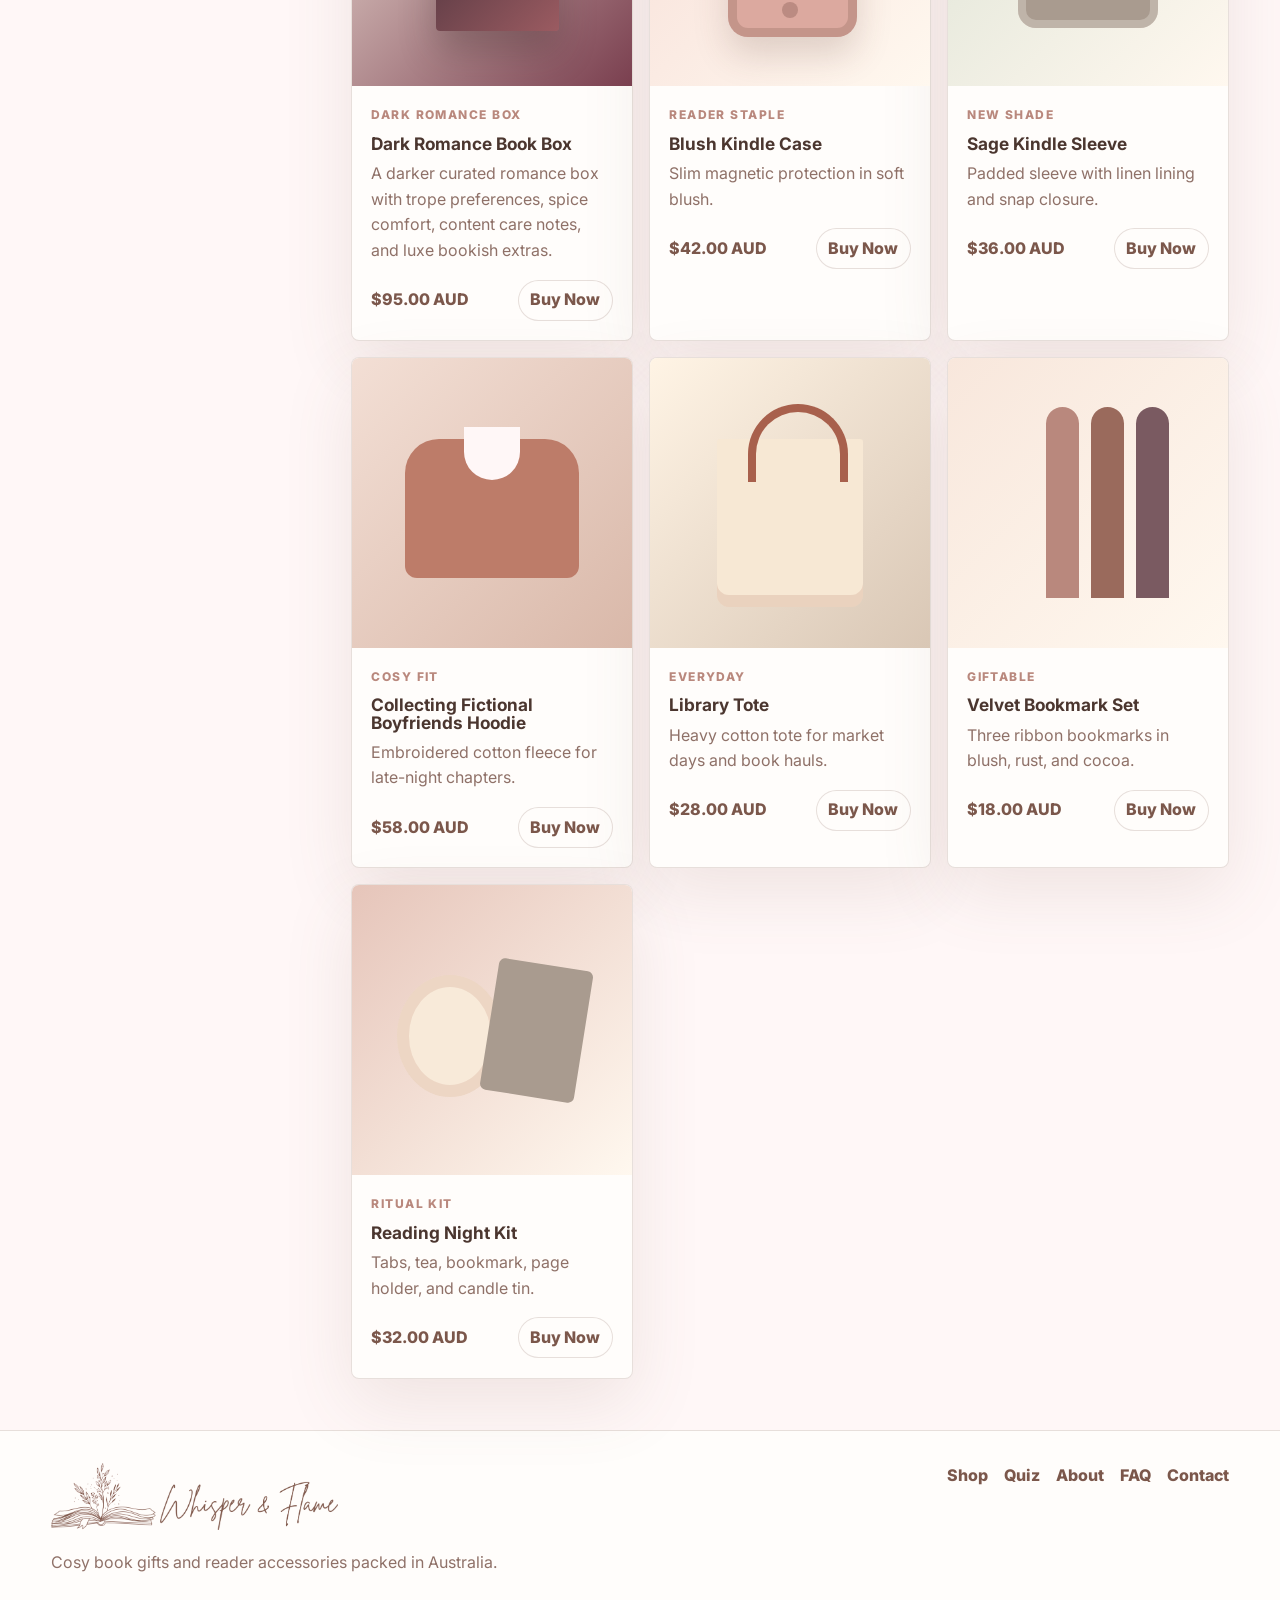
==== commit 73d04660: "Add files via upload" ====
--- a/shop.html
+++ b/shop.html
@@ -26,8 +26,8 @@
         <p>Find the perfect surprise for yourself or someone special.</p>
         <div class="shop-category-row" aria-label="Shop categories">
           <button class="filter-button active" data-filter="all" type="button">All</button>
-          <button class="filter-button" data-filter="books" type="button">Books & boxes</button>
-          <button class="filter-button" data-filter="cases" type="button">Kindle cases</button>
+          <button class="filter-button" data-filter="books" type="button">Books & Boxes</button>
+          <button class="filter-button" data-filter="cases" type="button">Kindle Cases</button>
           <button class="filter-button" data-filter="apparel" type="button">Apparel</button>
           <button class="filter-button" data-filter="accessories" type="button">Accessories</button>
         </div>
